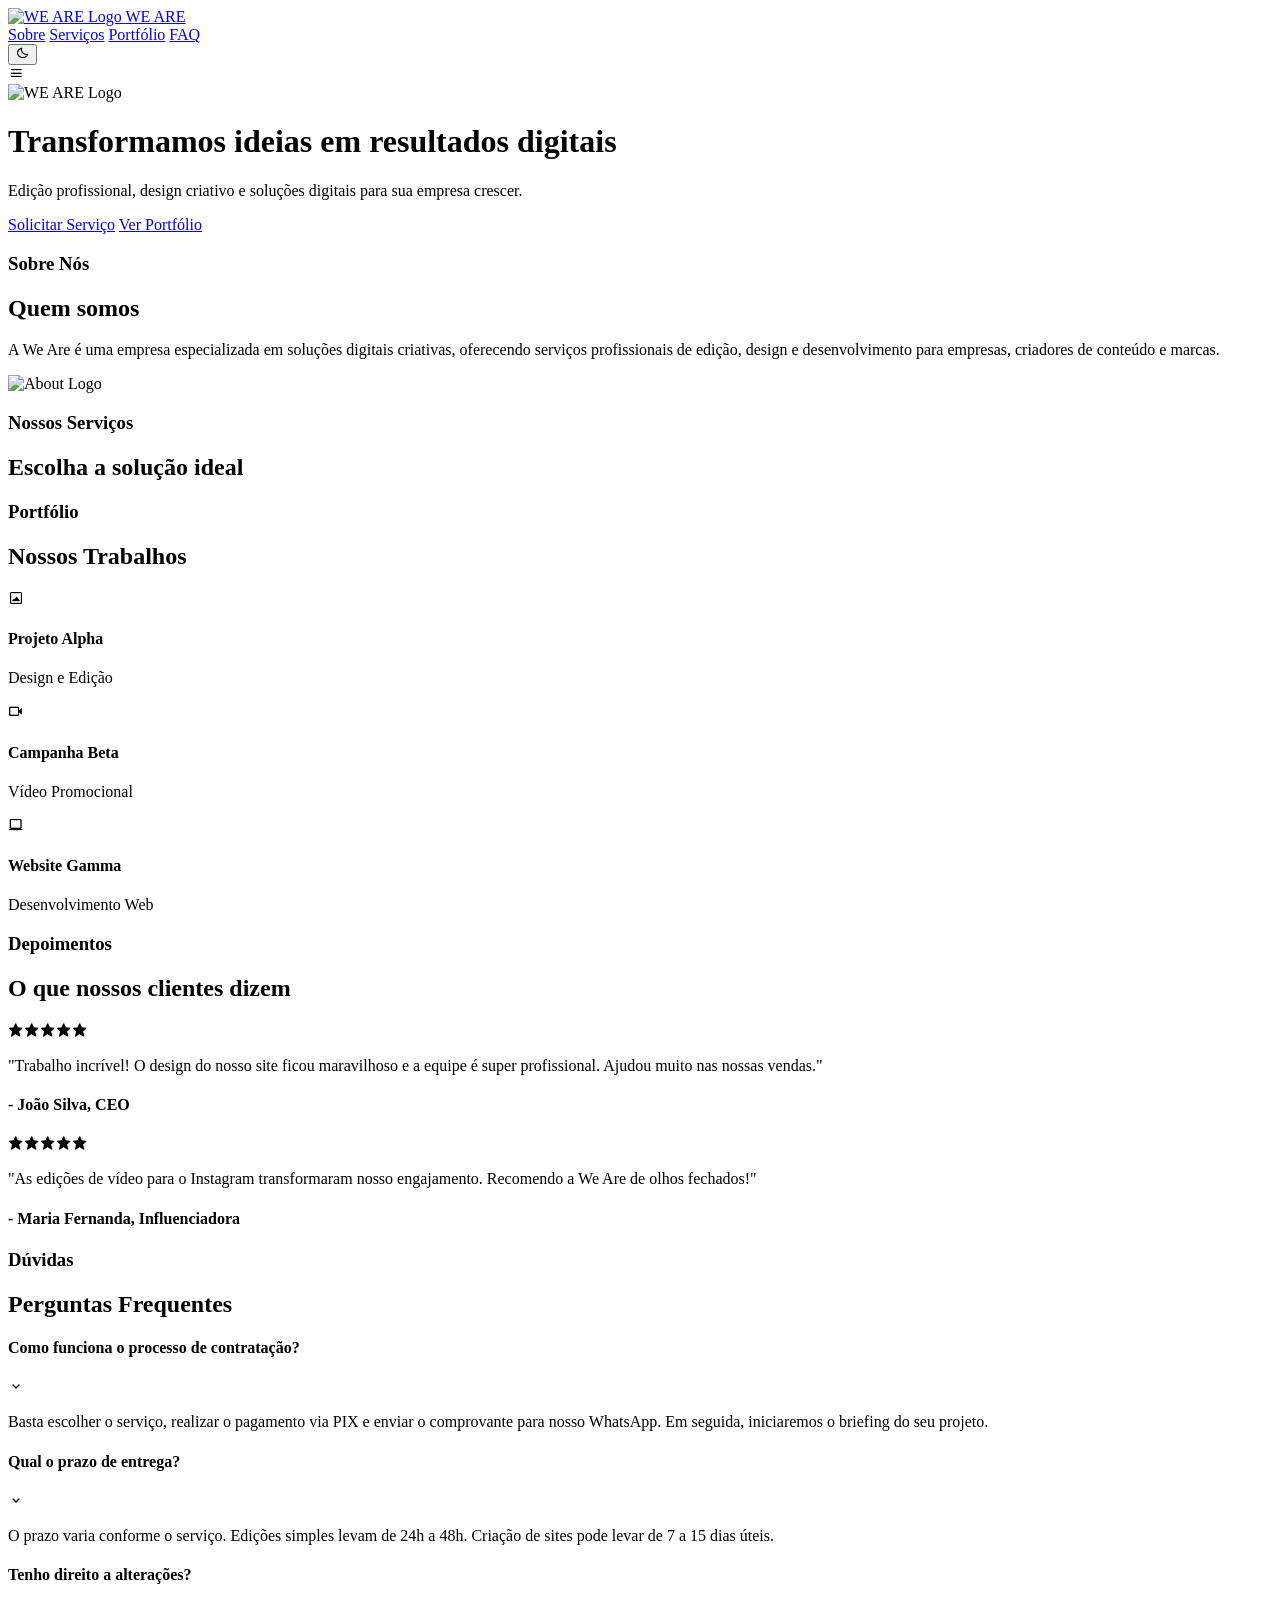
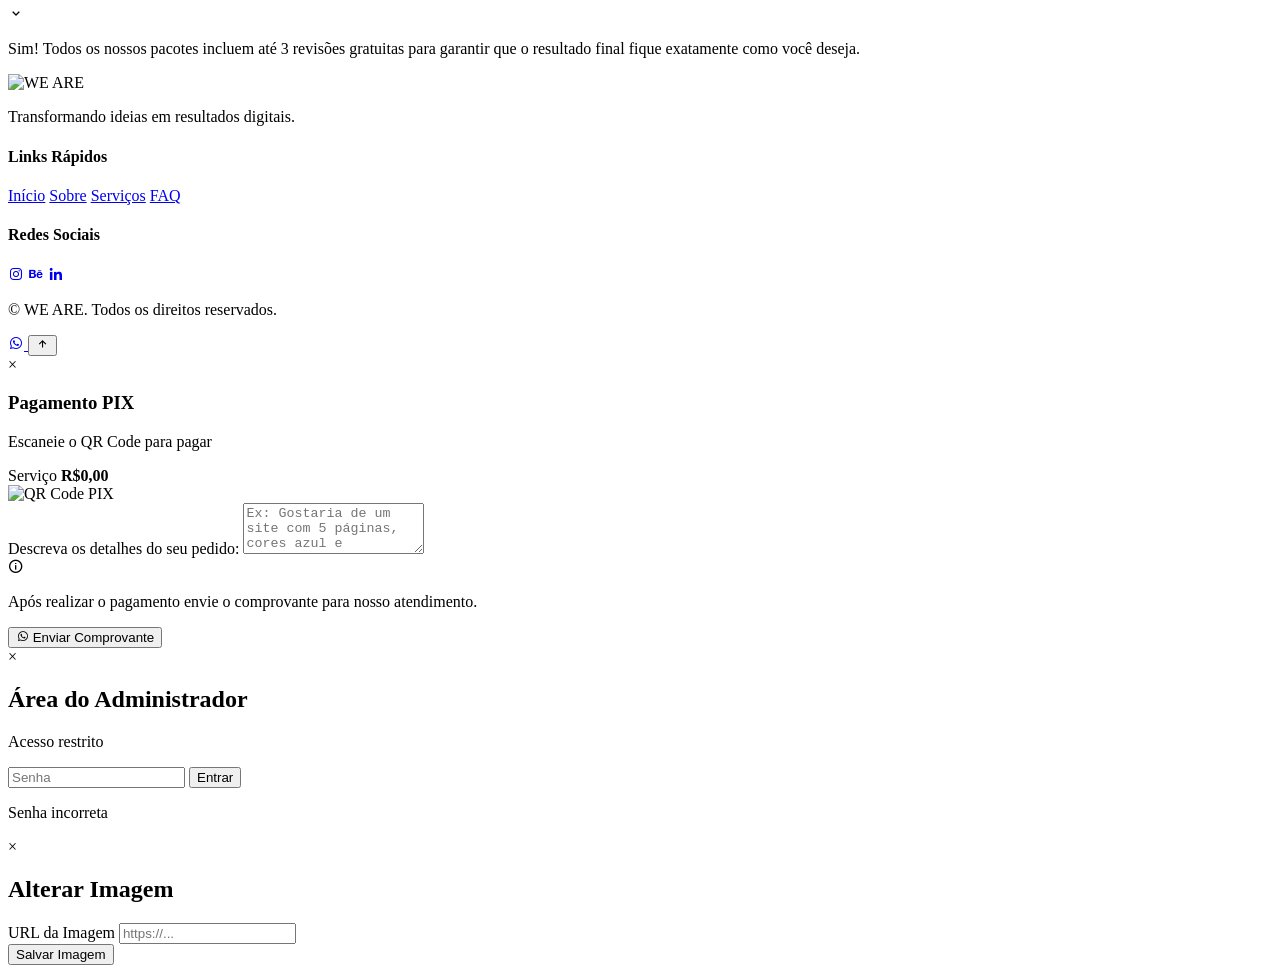
==== index.html @ 34472026 "Rename we-are-agency/index.html to index.html" ====
<!DOCTYPE html>
<html lang="pt-BR">
<head>
    <meta charset="UTF-8">
    <meta name="viewport" content="width=device-width, initial-scale=1.0">
    <title>WE ARE | Agência Digital Criativa</title>
    <meta name="description" content="WE ARE - Transformamos ideias em resultados digitais.">
    <link rel="icon" href="logo.jpg.jpeg" type="image/jpeg">
    
    <!-- Google Fonts -->
    <link rel="preconnect" href="https://fonts.googleapis.com">
    <link rel="preconnect" href="https://fonts.gstatic.com" crossorigin>
    <link href="https://fonts.googleapis.com/css2?family=Outfit:wght@300;400;600;800&family=Inter:wght@400;500;700&display=swap" rel="stylesheet">
    
    <!-- Boxicons -->
    <link href='https://unpkg.com/boxicons@2.1.4/css/boxicons.min.css' rel='stylesheet'>
    
    <link rel="stylesheet" href="styles.css">
</head>
<body class="dark-mode">

    <!-- Navbar -->
    <nav id="navbar" class="navbar">
        <div class="nav-container">
            <a href="#" class="logo">
                <img src="logo.jpg.jpeg" alt="WE ARE Logo" class="logo-img editable-img" id="nav-logo">
                <span class="logo-text editable-text" data-key="site_name">WE ARE</span>
            </a>
            <div class="nav-links">
                <a href="#about">Sobre</a>
                <a href="#services">Serviços</a>
                <a href="#portfolio">Portfólio</a>
                <a href="#faq">FAQ</a>
            </div>
            <div class="nav-actions">
                <button id="theme-toggle" class="icon-btn" aria-label="Alternar Tema"><i class='bx bx-moon'></i></button>
                <div class="menu-toggle"><i class='bx bx-menu'></i></div>
            </div>
        </div>
    </nav>

    <!-- Hero Section -->
    <header id="hero" class="hero-section">
        <div class="hero-bg">
            <div class="blob blob-1"></div>
            <div class="blob blob-2"></div>
        </div>
        <div class="hero-content reveal">
            <img src="logo.jpg.jpeg" alt="WE ARE Logo" class="hero-logo editable-img" id="hero-logo-img">
            <h1 class="hero-title editable-text" data-key="hero_title">Transformamos ideias em resultados digitais</h1>
            <p class="hero-desc editable-text" data-key="hero_desc">Edição profissional, design criativo e soluções digitais para sua empresa crescer.</p>
            <div class="hero-buttons">
                <a href="#services" class="btn btn-primary">Solicitar Serviço</a>
                <a href="#portfolio" class="btn btn-secondary">Ver Portfólio</a>
            </div>
        </div>
    </header>

    <!-- About Section -->
    <section id="about" class="about-section">
        <div class="container">
            <div class="about-grid">
                <div class="about-text reveal">
                    <h3 class="section-tag">Sobre Nós</h3>
                    <h2 class="section-title">Quem somos</h2>
                    <p class="editable-text about-desc" data-key="about_text">A We Are é uma empresa especializada em soluções digitais criativas, oferecendo serviços profissionais de edição, design e desenvolvimento para empresas, criadores de conteúdo e marcas.</p>
                </div>
                <div class="about-visual reveal right">
                    <div class="glass-card">
                        <img src="logo.jpg.jpeg" alt="About Logo" class="about-img editable-img" id="about-logo-img">
                    </div>
                </div>
            </div>
        </div>
    </section>

    <!-- Services Section -->
    <section id="services" class="services-section">
        <div class="container">
            <div class="section-header reveal text-center">
                <h3 class="section-tag">Nossos Serviços</h3>
                <h2 class="section-title">Escolha a solução ideal</h2>
            </div>
            
            <div class="services-grid" id="services-container">
                <!-- Services will be populated by JS -->
            </div>
        </div>
    </section>

    <!-- Portfolio Section -->
    <section id="portfolio" class="portfolio-section">
        <div class="container">
            <div class="section-header reveal text-center">
                <h3 class="section-tag">Portfólio</h3>
                <h2 class="section-title">Nossos Trabalhos</h2>
            </div>
            <div class="portfolio-grid" id="portfolio-container">
                <!-- Portfolio items -->
                <div class="portfolio-item reveal">
                    <div class="portfolio-img bg-placeholder">
                        <i class='bx bx-image-alt'></i>
                    </div>
                    <div class="portfolio-overlay">
                        <h4 class="editable-text" data-key="port_1_title">Projeto Alpha</h4>
                        <p class="editable-text" data-key="port_1_desc">Design e Edição</p>
                    </div>
                </div>
                <div class="portfolio-item reveal delay-1">
                    <div class="portfolio-img bg-placeholder">
                        <i class='bx bx-video'></i>
                    </div>
                    <div class="portfolio-overlay">
                        <h4 class="editable-text" data-key="port_2_title">Campanha Beta</h4>
                        <p class="editable-text" data-key="port_2_desc">Vídeo Promocional</p>
                    </div>
                </div>
                <div class="portfolio-item reveal delay-2">
                    <div class="portfolio-img bg-placeholder">
                        <i class='bx bx-laptop'></i>
                    </div>
                    <div class="portfolio-overlay">
                        <h4 class="editable-text" data-key="port_3_title">Website Gamma</h4>
                        <p class="editable-text" data-key="port_3_desc">Desenvolvimento Web</p>
                    </div>
                </div>
            </div>
        </div>
    </section>

    <!-- Testimonials Section -->
    <section id="testimonials" class="testimonials-section">
        <div class="container">
            <div class="section-header reveal text-center">
                <h3 class="section-tag">Depoimentos</h3>
                <h2 class="section-title">O que nossos clientes dizem</h2>
            </div>
            <div class="testimonial-slider reveal">
                <div class="testimonial-card glass-card">
                    <div class="stars">
                        <i class='bx bxs-star'></i><i class='bx bxs-star'></i><i class='bx bxs-star'></i><i class='bx bxs-star'></i><i class='bx bxs-star'></i>
                    </div>
                    <p class="editable-text" data-key="test_1_text">"Trabalho incrível! O design do nosso site ficou maravilhoso e a equipe é super profissional. Ajudou muito nas nossas vendas."</p>
                    <h4 class="editable-text" data-key="test_1_author">- João Silva, CEO</h4>
                </div>
                <div class="testimonial-card glass-card">
                    <div class="stars">
                        <i class='bx bxs-star'></i><i class='bx bxs-star'></i><i class='bx bxs-star'></i><i class='bx bxs-star'></i><i class='bx bxs-star'></i>
                    </div>
                    <p class="editable-text" data-key="test_2_text">"As edições de vídeo para o Instagram transformaram nosso engajamento. Recomendo a We Are de olhos fechados!"</p>
                    <h4 class="editable-text" data-key="test_2_author">- Maria Fernanda, Influenciadora</h4>
                </div>
            </div>
        </div>
    </section>

    <!-- FAQ Section -->
    <section id="faq" class="faq-section">
        <div class="container">
            <div class="section-header reveal text-center">
                <h3 class="section-tag">Dúvidas</h3>
                <h2 class="section-title">Perguntas Frequentes</h2>
            </div>
            <div class="faq-container reveal">
                <div class="faq-item">
                    <div class="faq-question">
                        <h4>Como funciona o processo de contratação?</h4>
                        <i class='bx bx-chevron-down'></i>
                    </div>
                    <div class="faq-answer">
                        <p>Basta escolher o serviço, realizar o pagamento via PIX e enviar o comprovante para nosso WhatsApp. Em seguida, iniciaremos o briefing do seu projeto.</p>
                    </div>
                </div>
                <div class="faq-item">
                    <div class="faq-question">
                        <h4>Qual o prazo de entrega?</h4>
                        <i class='bx bx-chevron-down'></i>
                    </div>
                    <div class="faq-answer">
                        <p>O prazo varia conforme o serviço. Edições simples levam de 24h a 48h. Criação de sites pode levar de 7 a 15 dias úteis.</p>
                    </div>
                </div>
                <div class="faq-item">
                    <div class="faq-question">
                        <h4>Tenho direito a alterações?</h4>
                        <i class='bx bx-chevron-down'></i>
                    </div>
                    <div class="faq-answer">
                        <p>Sim! Todos os nossos pacotes incluem até 3 revisões gratuitas para garantir que o resultado final fique exatamente como você deseja.</p>
                    </div>
                </div>
            </div>
        </div>
    </section>

    <!-- Footer -->
    <footer class="footer">
        <div class="container">
            <div class="footer-grid">
                <div class="footer-brand">
                    <!-- Secret Admin Trigger is this logo -->
                    <img src="logo.jpg.jpeg" alt="WE ARE" class="footer-logo editable-img" id="footer-logo-btn">
                    <p class="editable-text" data-key="footer_desc">Transformando ideias em resultados digitais.</p>
                </div>
                <div class="footer-links">
                    <h4>Links Rápidos</h4>
                    <a href="#hero">Início</a>
                    <a href="#about">Sobre</a>
                    <a href="#services">Serviços</a>
                    <a href="#faq">FAQ</a>
                </div>
                <div class="footer-social">
                    <h4>Redes Sociais</h4>
                    <div class="social-icons">
                        <a href="#"><i class='bx bxl-instagram'></i></a>
                        <a href="#"><i class='bx bxl-behance'></i></a>
                        <a href="#"><i class='bx bxl-linkedin'></i></a>
                    </div>
                </div>
            </div>
            <div class="footer-bottom">
                <p>&copy; <span id="year"></span> WE ARE. Todos os direitos reservados.</p>
            </div>
        </div>
    </footer>

    <!-- Floating Elements -->
    <a href="#" id="wa-btn" class="floating-wa" aria-label="WhatsApp">
        <i class='bx bxl-whatsapp'></i>
    </a>
    <button id="back-to-top" class="back-to-top" aria-label="Voltar ao topo">
        <i class='bx bx-up-arrow-alt'></i>
    </button>

    <!-- Modals -->

    <!-- Checkout PIX Modal -->
    <div id="checkout-modal" class="modal">
        <div class="modal-content glass-card checkout-card">
            <span class="close-modal">&times;</span>
            <div class="checkout-header">
                <h3>Pagamento PIX</h3>
                <p>Escaneie o QR Code para pagar</p>
            </div>
            <div class="checkout-details">
                <div class="srv-summary">
                    <span id="checkout-srv-name">Serviço</span>
                    <strong id="checkout-srv-price">R$0,00</strong>
                </div>
                <div class="qr-code-container">
                    <img id="pix-qr" src="" alt="QR Code PIX">
                </div>
                <div class="checkout-input-group">
                    <label for="checkout-desc">Descreva os detalhes do seu pedido:</label>
                    <textarea id="checkout-desc" rows="3" class="checkout-textarea" placeholder="Ex: Gostaria de um site com 5 páginas, cores azul e branco..."></textarea>
                </div>
                <div class="checkout-alert">
                    <i class='bx bx-info-circle'></i>
                    <p class="editable-text" data-key="pix_msg">Após realizar o pagamento envie o comprovante para nosso atendimento.</p>
                </div>
                <button id="send-proof-btn" class="btn btn-primary w-100 mt-3">
                    <i class='bx bxl-whatsapp'></i> Enviar Comprovante
                </button>
            </div>
        </div>
    </div>

    <!-- Admin Login Modal -->
    <div id="admin-login-modal" class="modal">
        <div class="modal-content glass-card admin-login">
            <span class="close-modal">&times;</span>
            <h2>Área do Administrador</h2>
            <p>Acesso restrito</p>
            <input type="password" id="admin-pass" placeholder="Senha" class="admin-input">
            <button id="admin-login-btn" class="btn btn-primary w-100 mt-2">Entrar</button>
            <p id="admin-error" class="error-text">Senha incorreta</p>
        </div>
    </div>

    <!-- Admin Floating Dashboard -->
    <div id="admin-panel" class="admin-panel glass-card" style="display: none;">
        <div class="admin-header">
            <h3><i class='bx bx-edit'></i> Modo Administrador</h3>
        </div>
        <div class="admin-body">
            <p class="admin-tip">Você está no modo de edição. Clique nos textos ou ícones de edição para alterar.</p>
            <div class="admin-controls">
                <button id="admin-save-btn" class="btn btn-primary w-100 mb-2">Salvar Alterações</button>
                <button id="admin-reset-btn" class="btn btn-outline w-100 mb-2">Restaurar Padrão</button>
                <button id="admin-logout-btn" class="btn btn-danger w-100">Sair do modo administrador</button>
            </div>
            
            <div class="admin-settings mt-3">
                <h4>Configurações Gerais</h4>
                <div class="form-group">
                    <label>Número WhatsApp (Ex: 5582991424574)</label>
                    <input type="text" id="admin-wa-input" class="admin-input">
                </div>
                <div class="form-group">
                    <label>Chave PIX</label>
                    <input type="text" id="admin-pix-input" class="admin-input">
                </div>
            </div>
        </div>
    </div>

    <!-- Image Edit Modal -->
    <div id="img-edit-modal" class="modal">
        <div class="modal-content glass-card">
            <span class="close-modal">&times;</span>
            <h2>Alterar Imagem</h2>
            <div class="form-group">
                <label>URL da Imagem</label>
                <input type="text" id="img-url-input" class="admin-input" placeholder="https://...">
            </div>
            <button id="save-img-btn" class="btn btn-primary w-100 mt-2">Salvar Imagem</button>
        </div>
    </div>

    <!-- Scripts -->
    <script src="main.js"></script>
</body>
</html>
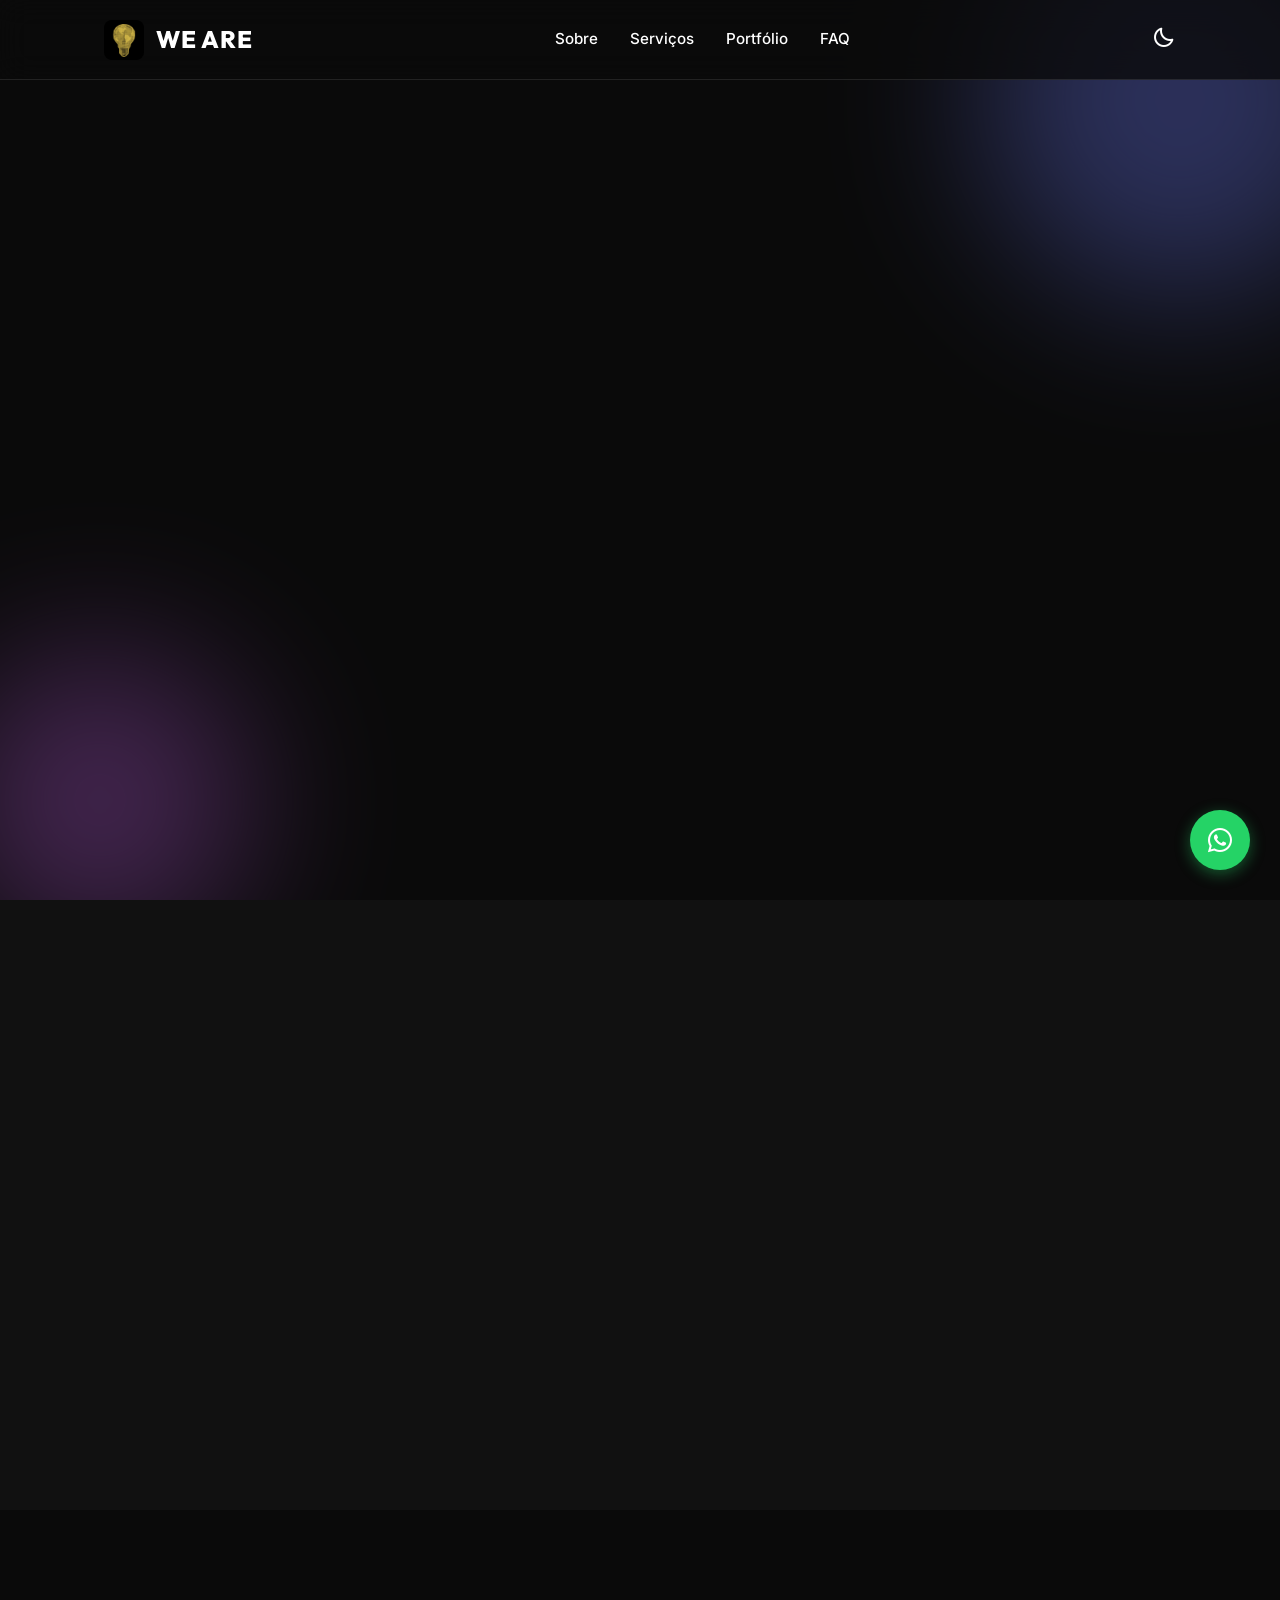
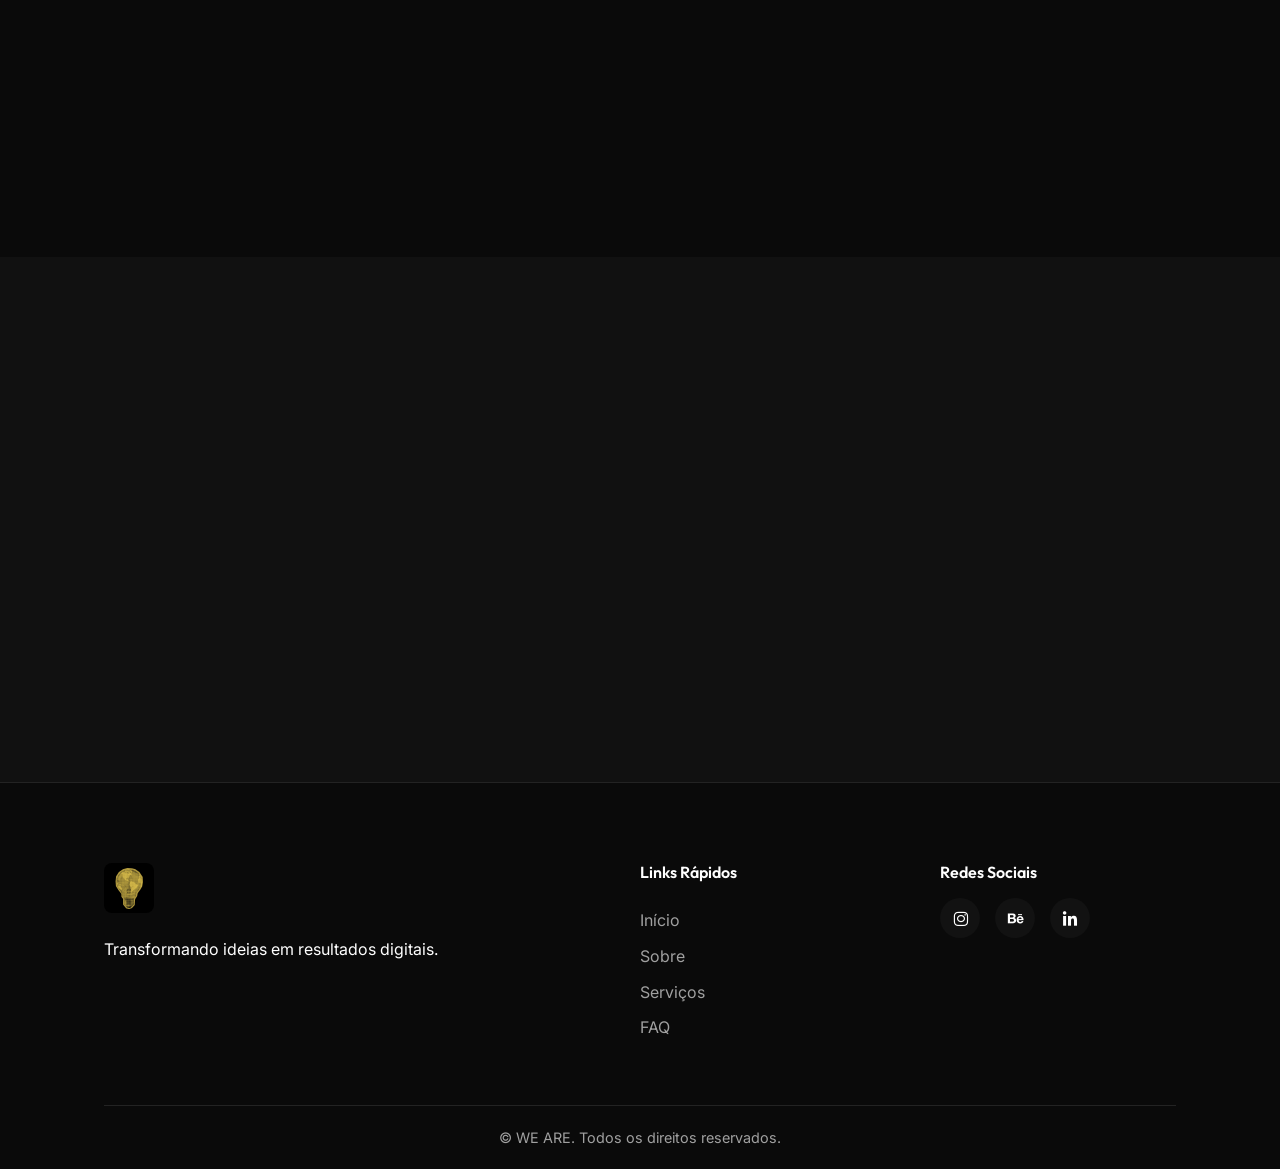
==== commit 7c995f30: "Rename we-are-agency/index.html to index.html" ====
--- a/index.html
+++ b/index.html
@@ -250,6 +250,15 @@
                 <div class="qr-code-container">
                     <img id="pix-qr" src="" alt="QR Code PIX">
                 </div>
+                
+                <div class="checkout-input-group" style="margin-bottom: 1rem;">
+                    <label for="pix-copy-input">Pix Copia e Cola:</label>
+                    <div style="display: flex; gap: 8px;">
+                        <input type="text" id="pix-copy-input" readonly class="admin-input" style="flex: 1; font-size: 0.85rem; padding: 8px 12px;" value="">
+                        <button id="copy-pix-btn" class="btn btn-primary" style="padding: 0 15px; border-radius: 8px;" title="Copiar PIX"><i class='bx bx-copy'></i></button>
+                    </div>
+                </div>
+
                 <div class="checkout-input-group">
                     <label for="checkout-desc">Descreva os detalhes do seu pedido:</label>
                     <textarea id="checkout-desc" rows="3" class="checkout-textarea" placeholder="Ex: Gostaria de um site com 5 páginas, cores azul e branco..."></textarea>
--- a/styles.css
+++ b/styles.css
@@ -0,0 +1,1024 @@
+:root {
+    /* Color Palette - Premium Dark Theme Default */
+    --bg-primary: #0a0a0a;
+    --bg-secondary: #111111;
+    --bg-card: rgba(255, 255, 255, 0.03);
+    --bg-card-hover: rgba(255, 255, 255, 0.06);
+    --text-primary: #ffffff;
+    --text-secondary: #a0a0a0;
+    --accent: #5e6ad2;
+    --accent-hover: #7b86e5;
+    --accent-gradient: linear-gradient(135deg, #5e6ad2, #9d50bb);
+    --border: rgba(255, 255, 255, 0.1);
+    --success: #2ecca5;
+    --danger: #ff4757;
+    
+    /* Fonts */
+    --font-heading: 'Outfit', sans-serif;
+    --font-body: 'Inter', sans-serif;
+    
+    /* Layout */
+    --nav-height: 80px;
+    --container-w: 1200px;
+    --radius: 16px;
+    --transition: all 0.3s cubic-bezier(0.25, 0.8, 0.25, 1);
+}
+
+.light-mode {
+    --bg-primary: #f8f9fa;
+    --bg-secondary: #ffffff;
+    --bg-card: rgba(0, 0, 0, 0.03);
+    --bg-card-hover: rgba(0, 0, 0, 0.06);
+    --text-primary: #111111;
+    --text-secondary: #555555;
+    --border: rgba(0, 0, 0, 0.1);
+}
+
+* {
+    margin: 0;
+    padding: 0;
+    box-sizing: border-box;
+}
+
+html {
+    scroll-behavior: smooth;
+    scroll-padding-top: var(--nav-height);
+}
+
+body {
+    font-family: var(--font-body);
+    background-color: var(--bg-primary);
+    color: var(--text-primary);
+    line-height: 1.6;
+    overflow-x: hidden;
+    transition: background-color 0.4s ease, color 0.4s ease;
+}
+
+h1, h2, h3, h4, h5, h6 {
+    font-family: var(--font-heading);
+    font-weight: 600;
+    line-height: 1.2;
+}
+
+a {
+    text-decoration: none;
+    color: inherit;
+}
+
+ul {
+    list-style: none;
+}
+
+/* Utilities */
+.container {
+    max-width: var(--container-w);
+    margin: 0 auto;
+    padding: 0 5%;
+}
+
+.text-center { text-align: center; }
+.mt-2 { margin-top: 1rem; }
+.mt-3 { margin-top: 1.5rem; }
+.mb-2 { margin-bottom: 1rem; }
+.w-100 { width: 100%; }
+
+/* Buttons */
+.btn {
+    display: inline-flex;
+    align-items: center;
+    justify-content: center;
+    padding: 12px 28px;
+    border-radius: 30px;
+    font-family: var(--font-heading);
+    font-weight: 600;
+    font-size: 1rem;
+    cursor: pointer;
+    transition: var(--transition);
+    border: none;
+    gap: 8px;
+}
+
+.btn-primary {
+    background: var(--accent-gradient);
+    color: #fff;
+    box-shadow: 0 4px 15px rgba(94, 106, 210, 0.3);
+}
+
+.btn-primary:hover {
+    transform: translateY(-2px);
+    box-shadow: 0 8px 25px rgba(94, 106, 210, 0.5);
+}
+
+.btn-secondary {
+    background: var(--bg-card);
+    color: var(--text-primary);
+    border: 1px solid var(--border);
+}
+
+.btn-secondary:hover {
+    background: var(--bg-card-hover);
+    transform: translateY(-2px);
+}
+
+.btn-outline {
+    background: transparent;
+    color: var(--text-primary);
+    border: 1px solid var(--border);
+}
+
+.btn-outline:hover {
+    background: var(--text-primary);
+    color: var(--bg-primary);
+}
+
+.btn-danger {
+    background: rgba(255, 71, 87, 0.1);
+    color: var(--danger);
+    border: 1px solid var(--danger);
+}
+
+.btn-danger:hover {
+    background: var(--danger);
+    color: #fff;
+}
+
+.icon-btn {
+    background: none;
+    border: none;
+    color: var(--text-primary);
+    font-size: 1.5rem;
+    cursor: pointer;
+    transition: var(--transition);
+}
+
+.icon-btn:hover {
+    color: var(--accent);
+}
+
+/* Glassmorphism */
+.glass-card {
+    background: var(--bg-card);
+    backdrop-filter: blur(12px);
+    -webkit-backdrop-filter: blur(12px);
+    border: 1px solid var(--border);
+    border-radius: var(--radius);
+}
+
+/* Typography elements */
+.section-tag {
+    color: var(--accent);
+    text-transform: uppercase;
+    font-size: 0.85rem;
+    letter-spacing: 2px;
+    margin-bottom: 10px;
+    display: block;
+}
+
+.section-title {
+    font-size: 2.5rem;
+    margin-bottom: 2rem;
+    background: linear-gradient(to right, var(--text-primary), var(--text-secondary));
+    -webkit-background-clip: text;
+    -webkit-text-fill-color: transparent;
+}
+
+/* Navbar */
+.navbar {
+    position: fixed;
+    top: 0;
+    left: 0;
+    width: 100%;
+    height: var(--nav-height);
+    background: rgba(10, 10, 10, 0.8);
+    backdrop-filter: blur(15px);
+    border-bottom: 1px solid var(--border);
+    z-index: 1000;
+    transition: var(--transition);
+}
+
+.light-mode .navbar {
+    background: rgba(248, 249, 250, 0.8);
+}
+
+.nav-container {
+    max-width: var(--container-w);
+    margin: 0 auto;
+    padding: 0 5%;
+    height: 100%;
+    display: flex;
+    justify-content: space-between;
+    align-items: center;
+}
+
+.logo {
+    display: flex;
+    align-items: center;
+    gap: 12px;
+}
+
+.logo-img {
+    height: 40px;
+    width: 40px;
+    object-fit: cover;
+    border-radius: 8px;
+}
+
+.logo-text {
+    font-family: var(--font-heading);
+    font-size: 1.5rem;
+    font-weight: 800;
+    letter-spacing: 1px;
+}
+
+.nav-links {
+    display: flex;
+    gap: 2rem;
+}
+
+.nav-links a {
+    font-size: 0.95rem;
+    font-weight: 500;
+    transition: var(--transition);
+    position: relative;
+}
+
+.nav-links a::after {
+    content: '';
+    position: absolute;
+    bottom: -5px;
+    left: 0;
+    width: 0;
+    height: 2px;
+    background: var(--accent);
+    transition: var(--transition);
+}
+
+.nav-links a:hover::after {
+    width: 100%;
+}
+
+.nav-actions {
+    display: flex;
+    align-items: center;
+    gap: 1rem;
+}
+
+.menu-toggle {
+    display: none;
+    font-size: 1.8rem;
+    cursor: pointer;
+}
+
+/* Hero Section */
+.hero-section {
+    min-height: 100vh;
+    display: flex;
+    align-items: center;
+    justify-content: center;
+    position: relative;
+    padding-top: var(--nav-height);
+    overflow: hidden;
+}
+
+.hero-bg {
+    position: absolute;
+    top: 0;
+    left: 0;
+    width: 100%;
+    height: 100%;
+    z-index: -1;
+    overflow: hidden;
+}
+
+.blob {
+    position: absolute;
+    filter: blur(80px);
+    opacity: 0.4;
+    border-radius: 50%;
+    animation: float 10s infinite alternate ease-in-out;
+}
+
+.blob-1 {
+    width: 400px;
+    height: 400px;
+    background: #5e6ad2;
+    top: -100px;
+    right: -100px;
+}
+
+.blob-2 {
+    width: 300px;
+    height: 300px;
+    background: #9d50bb;
+    bottom: -50px;
+    left: -50px;
+    animation-delay: -5s;
+}
+
+.hero-content {
+    text-align: center;
+    max-width: 800px;
+    padding: 0 5%;
+    z-index: 1;
+}
+
+.hero-logo {
+    width: 80px;
+    height: 80px;
+    border-radius: 20px;
+    margin-bottom: 1.5rem;
+    box-shadow: 0 10px 30px rgba(0,0,0,0.2);
+}
+
+.hero-title {
+    font-size: clamp(2.5rem, 5vw, 4.5rem);
+    margin-bottom: 1.5rem;
+    background: linear-gradient(to right, #fff, #a0a0a0);
+    -webkit-background-clip: text;
+    -webkit-text-fill-color: transparent;
+    line-height: 1.1;
+}
+
+.light-mode .hero-title {
+    background: linear-gradient(to right, #111, #555);
+    -webkit-background-clip: text;
+    -webkit-text-fill-color: transparent;
+}
+
+.hero-desc {
+    font-size: 1.1rem;
+    color: var(--text-secondary);
+    margin-bottom: 2.5rem;
+    max-width: 600px;
+    margin-left: auto;
+    margin-right: auto;
+}
+
+.hero-buttons {
+    display: flex;
+    justify-content: center;
+    gap: 1rem;
+}
+
+/* About Section */
+.about-section {
+    padding: 100px 0;
+    background: var(--bg-secondary);
+}
+
+.about-grid {
+    display: grid;
+    grid-template-columns: 1fr 1fr;
+    gap: 4rem;
+    align-items: center;
+}
+
+.about-desc {
+    font-size: 1.1rem;
+    color: var(--text-secondary);
+    margin-bottom: 2rem;
+}
+
+.about-img {
+    width: 100%;
+    height: 400px;
+    object-fit: cover;
+    border-radius: var(--radius);
+}
+
+/* Services */
+.services-section {
+    padding: 100px 0;
+}
+
+.services-grid {
+    display: grid;
+    grid-template-columns: repeat(auto-fill, minmax(300px, 1fr));
+    gap: 2rem;
+    margin-top: 3rem;
+}
+
+.service-card {
+    padding: 2rem;
+    border-radius: var(--radius);
+    background: var(--bg-card);
+    border: 1px solid var(--border);
+    transition: var(--transition);
+    position: relative;
+    overflow: hidden;
+    display: flex;
+    flex-direction: column;
+}
+
+.service-card::before {
+    content: '';
+    position: absolute;
+    top: 0;
+    left: 0;
+    width: 100%;
+    height: 4px;
+    background: var(--accent-gradient);
+    transform: scaleX(0);
+    transform-origin: left;
+    transition: transform 0.4s ease;
+}
+
+.service-card:hover {
+    transform: translateY(-5px);
+    box-shadow: 0 10px 30px rgba(0,0,0,0.1);
+    background: var(--bg-card-hover);
+}
+
+.service-card:hover::before {
+    transform: scaleX(1);
+}
+
+.service-price {
+    font-family: var(--font-heading);
+    font-size: 2rem;
+    font-weight: 800;
+    color: var(--accent);
+    margin-bottom: 1rem;
+}
+
+.service-title {
+    font-size: 1.3rem;
+    margin-bottom: 1rem;
+}
+
+.service-desc {
+    color: var(--text-secondary);
+    font-size: 0.95rem;
+    margin-bottom: 2rem;
+    flex-grow: 1;
+}
+
+/* Portfolio */
+.portfolio-section {
+    padding: 100px 0;
+    background: var(--bg-secondary);
+}
+
+.portfolio-grid {
+    display: grid;
+    grid-template-columns: repeat(auto-fill, minmax(350px, 1fr));
+    gap: 2rem;
+    margin-top: 3rem;
+}
+
+.portfolio-item {
+    position: relative;
+    border-radius: var(--radius);
+    overflow: hidden;
+    aspect-ratio: 4/3;
+    cursor: pointer;
+}
+
+.portfolio-img {
+    width: 100%;
+    height: 100%;
+    background: #1a1a1a;
+    display: flex;
+    align-items: center;
+    justify-content: center;
+    font-size: 4rem;
+    color: #333;
+    transition: transform 0.5s ease;
+}
+
+.light-mode .portfolio-img {
+    background: #e0e0e0;
+    color: #bbb;
+}
+
+.portfolio-item:hover .portfolio-img {
+    transform: scale(1.05);
+}
+
+.portfolio-overlay {
+    position: absolute;
+    inset: 0;
+    background: linear-gradient(to top, rgba(0,0,0,0.9), transparent);
+    padding: 2rem;
+    display: flex;
+    flex-direction: column;
+    justify-content: flex-end;
+    opacity: 0;
+    transition: var(--transition);
+}
+
+.portfolio-item:hover .portfolio-overlay {
+    opacity: 1;
+}
+
+.portfolio-overlay h4 {
+    color: #fff;
+    font-size: 1.2rem;
+    margin-bottom: 5px;
+    transform: translateY(20px);
+    transition: transform 0.4s ease;
+}
+
+.portfolio-overlay p {
+    color: var(--accent);
+    font-size: 0.9rem;
+    transform: translateY(20px);
+    transition: transform 0.4s ease 0.1s;
+}
+
+.portfolio-item:hover .portfolio-overlay h4,
+.portfolio-item:hover .portfolio-overlay p {
+    transform: translateY(0);
+}
+
+/* Testimonials */
+.testimonials-section {
+    padding: 100px 0;
+}
+
+.testimonial-slider {
+    display: flex;
+    gap: 2rem;
+    overflow-x: auto;
+    padding-bottom: 2rem;
+    scrollbar-width: none; /* Firefox */
+}
+
+.testimonial-slider::-webkit-scrollbar {
+    display: none; /* Chrome */
+}
+
+.testimonial-card {
+    min-width: 350px;
+    padding: 2rem;
+    flex-shrink: 0;
+}
+
+.stars {
+    color: #f1c40f;
+    margin-bottom: 1rem;
+}
+
+/* FAQ */
+.faq-section {
+    padding: 100px 0;
+    background: var(--bg-secondary);
+}
+
+.faq-container {
+    max-width: 800px;
+    margin: 0 auto;
+}
+
+.faq-item {
+    border-bottom: 1px solid var(--border);
+    padding: 1.5rem 0;
+}
+
+.faq-question {
+    display: flex;
+    justify-content: space-between;
+    align-items: center;
+    cursor: pointer;
+}
+
+.faq-question h4 {
+    font-size: 1.1rem;
+    font-weight: 500;
+}
+
+.faq-question i {
+    font-size: 1.5rem;
+    transition: transform 0.3s ease;
+}
+
+.faq-item.active .faq-question i {
+    transform: rotate(180deg);
+}
+
+.faq-answer {
+    max-height: 0;
+    overflow: hidden;
+    transition: max-height 0.4s ease;
+}
+
+.faq-answer p {
+    padding-top: 1rem;
+    color: var(--text-secondary);
+}
+
+/* Footer */
+.footer {
+    background: var(--bg-primary);
+    padding: 80px 0 20px;
+    border-top: 1px solid var(--border);
+}
+
+.footer-grid {
+    display: grid;
+    grid-template-columns: 2fr 1fr 1fr;
+    gap: 4rem;
+    margin-bottom: 4rem;
+}
+
+.footer-logo {
+    height: 50px;
+    border-radius: 8px;
+    margin-bottom: 1rem;
+    cursor: pointer; /* For secret admin */
+}
+
+.footer-links {
+    display: flex;
+    flex-direction: column;
+    gap: 10px;
+}
+
+.footer-links h4, .footer-social h4 {
+    margin-bottom: 1rem;
+    font-family: var(--font-heading);
+}
+
+.footer-links a {
+    color: var(--text-secondary);
+    transition: var(--transition);
+}
+
+.footer-links a:hover {
+    color: var(--accent);
+}
+
+.social-icons {
+    display: flex;
+    gap: 15px;
+}
+
+.social-icons a {
+    display: flex;
+    align-items: center;
+    justify-content: center;
+    width: 40px;
+    height: 40px;
+    border-radius: 50%;
+    background: var(--bg-card);
+    transition: var(--transition);
+    font-size: 1.2rem;
+}
+
+.social-icons a:hover {
+    background: var(--accent);
+    color: #fff;
+    transform: translateY(-3px);
+}
+
+.footer-bottom {
+    text-align: center;
+    padding-top: 20px;
+    border-top: 1px solid var(--border);
+    color: var(--text-secondary);
+    font-size: 0.9rem;
+}
+
+/* Floating Elements */
+.floating-wa {
+    position: fixed;
+    bottom: 30px;
+    right: 30px;
+    width: 60px;
+    height: 60px;
+    background: #25D366;
+    color: #fff;
+    border-radius: 50%;
+    display: flex;
+    align-items: center;
+    justify-content: center;
+    font-size: 2rem;
+    box-shadow: 0 4px 15px rgba(37, 211, 102, 0.4);
+    z-index: 99;
+    transition: var(--transition);
+    animation: pulse 2s infinite;
+}
+
+.floating-wa:hover {
+    transform: scale(1.1);
+}
+
+.back-to-top {
+    position: fixed;
+    bottom: 30px;
+    right: 100px;
+    width: 50px;
+    height: 50px;
+    background: var(--bg-card);
+    border: 1px solid var(--border);
+    color: var(--text-primary);
+    border-radius: 50%;
+    display: flex;
+    align-items: center;
+    justify-content: center;
+    font-size: 1.5rem;
+    cursor: pointer;
+    z-index: 99;
+    opacity: 0;
+    pointer-events: none;
+    transition: var(--transition);
+}
+
+.back-to-top.visible {
+    opacity: 1;
+    pointer-events: all;
+}
+
+.back-to-top:hover {
+    background: var(--accent);
+    color: #fff;
+    border-color: var(--accent);
+}
+
+/* Modals */
+.modal {
+    position: fixed;
+    inset: 0;
+    background: rgba(0,0,0,0.8);
+    backdrop-filter: blur(5px);
+    z-index: 2000;
+    display: flex;
+    align-items: center;
+    justify-content: center;
+    opacity: 0;
+    pointer-events: none;
+    transition: opacity 0.3s ease;
+}
+
+.modal.active {
+    opacity: 1;
+    pointer-events: all;
+}
+
+.modal-content {
+    width: 90%;
+    max-width: 450px;
+    padding: 2.5rem;
+    position: relative;
+    transform: translateY(20px);
+    transition: transform 0.3s ease;
+}
+
+.modal.active .modal-content {
+    transform: translateY(0);
+}
+
+.close-modal {
+    position: absolute;
+    top: 15px;
+    right: 20px;
+    font-size: 1.5rem;
+    cursor: pointer;
+    color: var(--text-secondary);
+    transition: color 0.3s ease;
+}
+
+.close-modal:hover {
+    color: var(--danger);
+}
+
+/* Checkout Specific */
+.checkout-header {
+    text-align: center;
+    margin-bottom: 1.5rem;
+}
+
+.checkout-details .srv-summary {
+    display: flex;
+    justify-content: space-between;
+    padding: 15px;
+    background: rgba(0,0,0,0.2);
+    border-radius: 8px;
+    margin-bottom: 1.5rem;
+    font-size: 1.1rem;
+}
+
+.light-mode .checkout-details .srv-summary {
+    background: rgba(0,0,0,0.05);
+}
+
+.qr-code-container {
+    background: #fff;
+    padding: 15px;
+    border-radius: 12px;
+    width: 200px;
+    height: 200px;
+    margin: 0 auto 1.5rem;
+    display: flex;
+    align-items: center;
+    justify-content: center;
+}
+
+.qr-code-container img {
+    max-width: 100%;
+    max-height: 100%;
+}
+
+.checkout-input-group {
+    display: flex;
+    flex-direction: column;
+    margin-bottom: 1.5rem;
+    text-align: left;
+}
+
+.checkout-input-group label {
+    font-size: 0.9rem;
+    color: var(--text-secondary);
+    margin-bottom: 8px;
+}
+
+.checkout-textarea {
+    width: 100%;
+    padding: 12px;
+    border-radius: 8px;
+    border: 1px solid var(--border);
+    background: rgba(0,0,0,0.2);
+    color: var(--text-primary);
+    font-family: var(--font-body);
+    resize: vertical;
+    min-height: 80px;
+}
+
+.light-mode .checkout-textarea {
+    background: rgba(255,255,255,0.5);
+}
+
+.checkout-textarea:focus {
+    outline: none;
+    border-color: var(--accent);
+}
+
+.checkout-alert {
+    display: flex;
+    gap: 10px;
+    padding: 15px;
+    background: rgba(46, 204, 165, 0.1);
+    border-left: 3px solid var(--success);
+    border-radius: 4px;
+    margin-top: 1.5rem;
+    font-size: 0.9rem;
+}
+
+.checkout-alert i {
+    color: var(--success);
+    font-size: 1.2rem;
+}
+
+/* Admin Dashboard */
+.admin-panel {
+    position: fixed;
+    bottom: 20px;
+    left: 20px;
+    width: 320px;
+    z-index: 1500;
+    padding: 1.5rem;
+    border: 2px solid var(--accent);
+    box-shadow: 0 10px 40px rgba(0,0,0,0.5);
+}
+
+.admin-header {
+    display: flex;
+    align-items: center;
+    margin-bottom: 1rem;
+    color: var(--accent);
+}
+
+.admin-tip {
+    font-size: 0.85rem;
+    color: var(--text-secondary);
+    margin-bottom: 1.5rem;
+}
+
+.form-group {
+    margin-bottom: 1rem;
+}
+
+.form-group label {
+    display: block;
+    font-size: 0.85rem;
+    margin-bottom: 5px;
+    color: var(--text-secondary);
+}
+
+.admin-input {
+    width: 100%;
+    padding: 10px 15px;
+    border-radius: 8px;
+    border: 1px solid var(--border);
+    background: rgba(0,0,0,0.2);
+    color: var(--text-primary);
+    font-family: var(--font-body);
+}
+
+.light-mode .admin-input {
+    background: rgba(255,255,255,0.5);
+}
+
+.admin-input:focus {
+    outline: none;
+    border-color: var(--accent);
+}
+
+.error-text {
+    color: var(--danger);
+    font-size: 0.85rem;
+    margin-top: 5px;
+    display: none;
+}
+
+/* Editable Elements Indication */
+body.admin-mode .editable-text {
+    border: 1px dashed rgba(94, 106, 210, 0.5);
+    cursor: text;
+    border-radius: 4px;
+    transition: all 0.2s;
+    position: relative;
+}
+
+body.admin-mode .editable-text:hover {
+    background: rgba(94, 106, 210, 0.1);
+    border-color: var(--accent);
+}
+
+body.admin-mode .editable-img {
+    border: 2px dashed rgba(94, 106, 210, 0.5);
+    cursor: pointer;
+    transition: all 0.2s;
+}
+
+body.admin-mode .editable-img:hover {
+    filter: brightness(0.8);
+    border-color: var(--accent);
+}
+
+/* Animations */
+@keyframes float {
+    0% { transform: translate(0, 0) scale(1); }
+    100% { transform: translate(20px, 20px) scale(1.05); }
+}
+
+@keyframes pulse {
+    0% { box-shadow: 0 0 0 0 rgba(37, 211, 102, 0.7); }
+    70% { box-shadow: 0 0 0 15px rgba(37, 211, 102, 0); }
+    100% { box-shadow: 0 0 0 0 rgba(37, 211, 102, 0); }
+}
+
+.reveal {
+    opacity: 0;
+    transform: translateY(30px);
+    transition: all 0.8s cubic-bezier(0.5, 0, 0, 1);
+}
+
+.reveal.active {
+    opacity: 1;
+    transform: translateY(0);
+}
+
+.reveal.right {
+    transform: translateX(30px);
+}
+
+.reveal.right.active {
+    transform: translateX(0);
+}
+
+.delay-1 { transition-delay: 0.1s; }
+.delay-2 { transition-delay: 0.2s; }
+.delay-3 { transition-delay: 0.3s; }
+
+/* Responsive */
+@media (max-width: 992px) {
+    .about-grid, .footer-grid {
+        grid-template-columns: 1fr;
+    }
+    
+    .hero-title {
+        font-size: 3rem;
+    }
+}
+
+@media (max-width: 768px) {
+    .nav-links {
+        display: none; /* Add mobile menu logic if needed */
+    }
+    .menu-toggle {
+        display: block;
+    }
+    
+    .hero-buttons {
+        flex-direction: column;
+    }
+    
+    .services-grid {
+        grid-template-columns: 1fr;
+    }
+    
+    .portfolio-grid {
+        grid-template-columns: 1fr;
+    }
+}
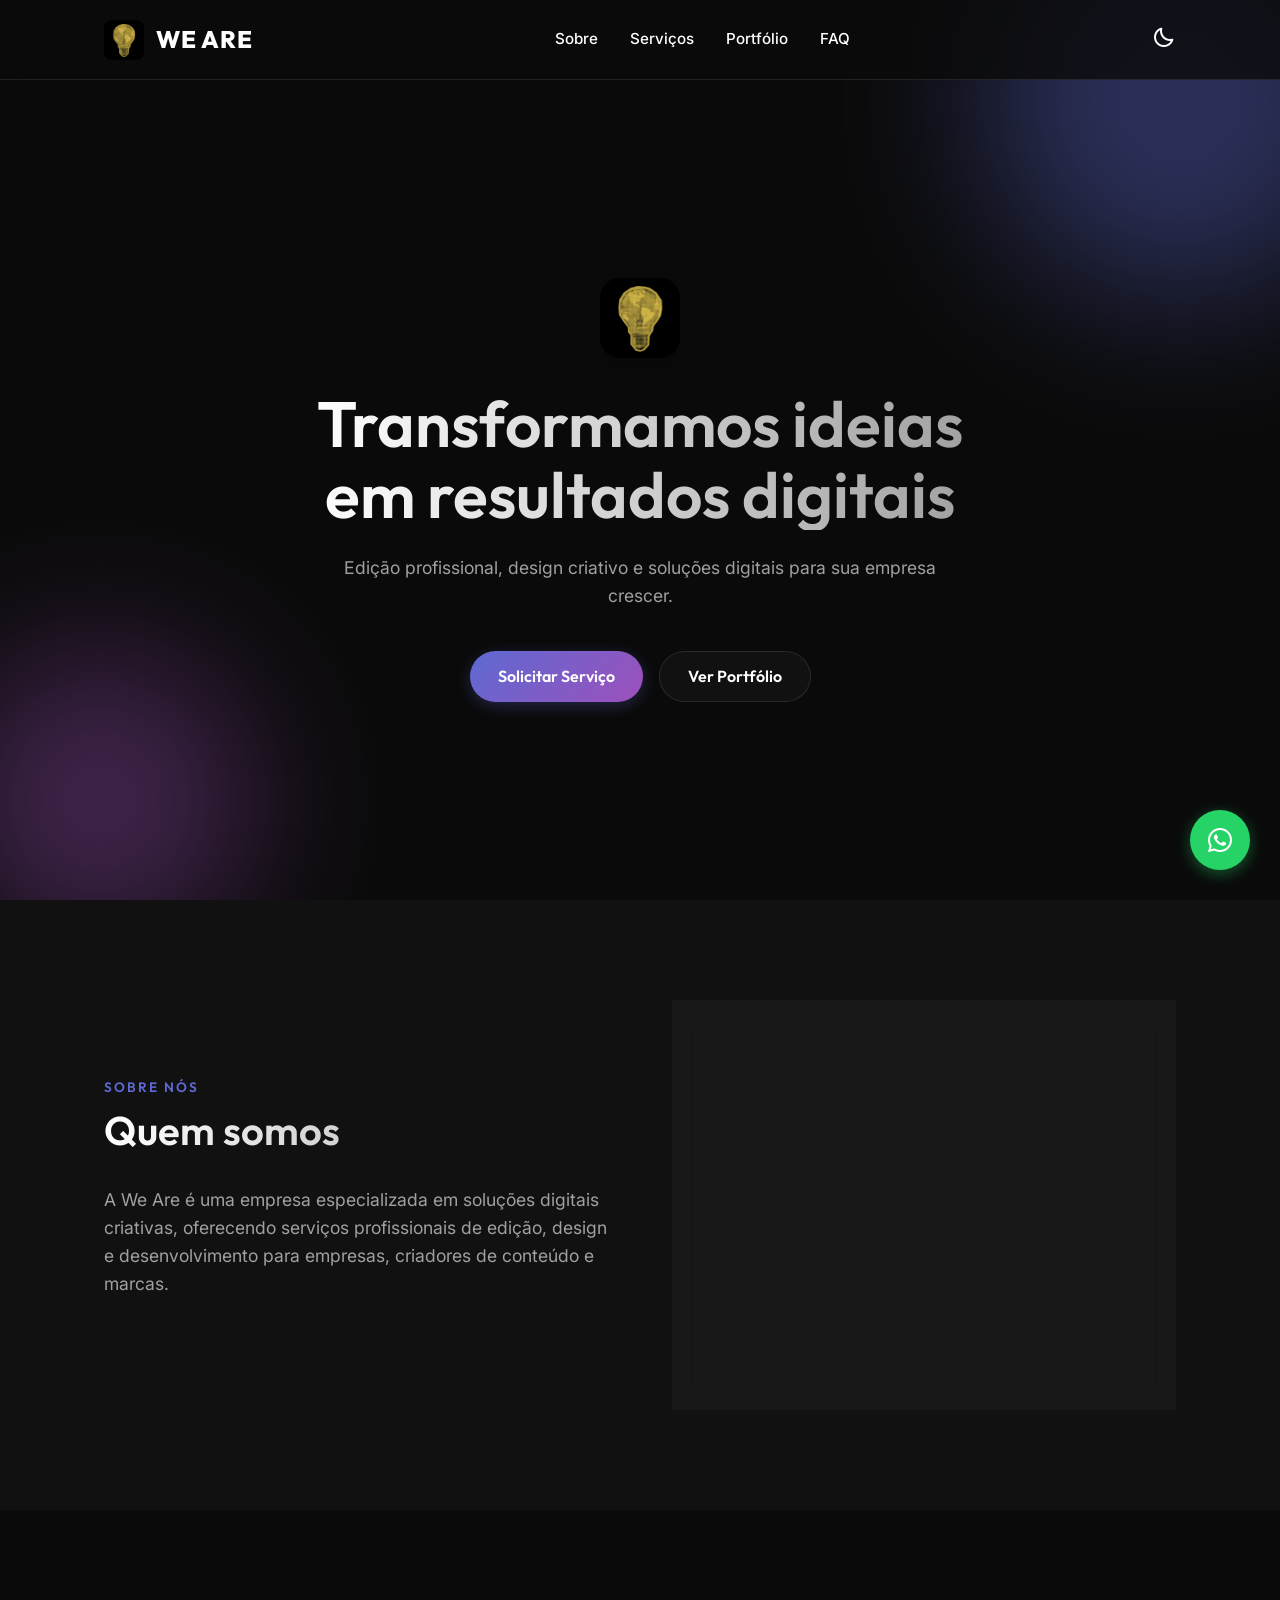
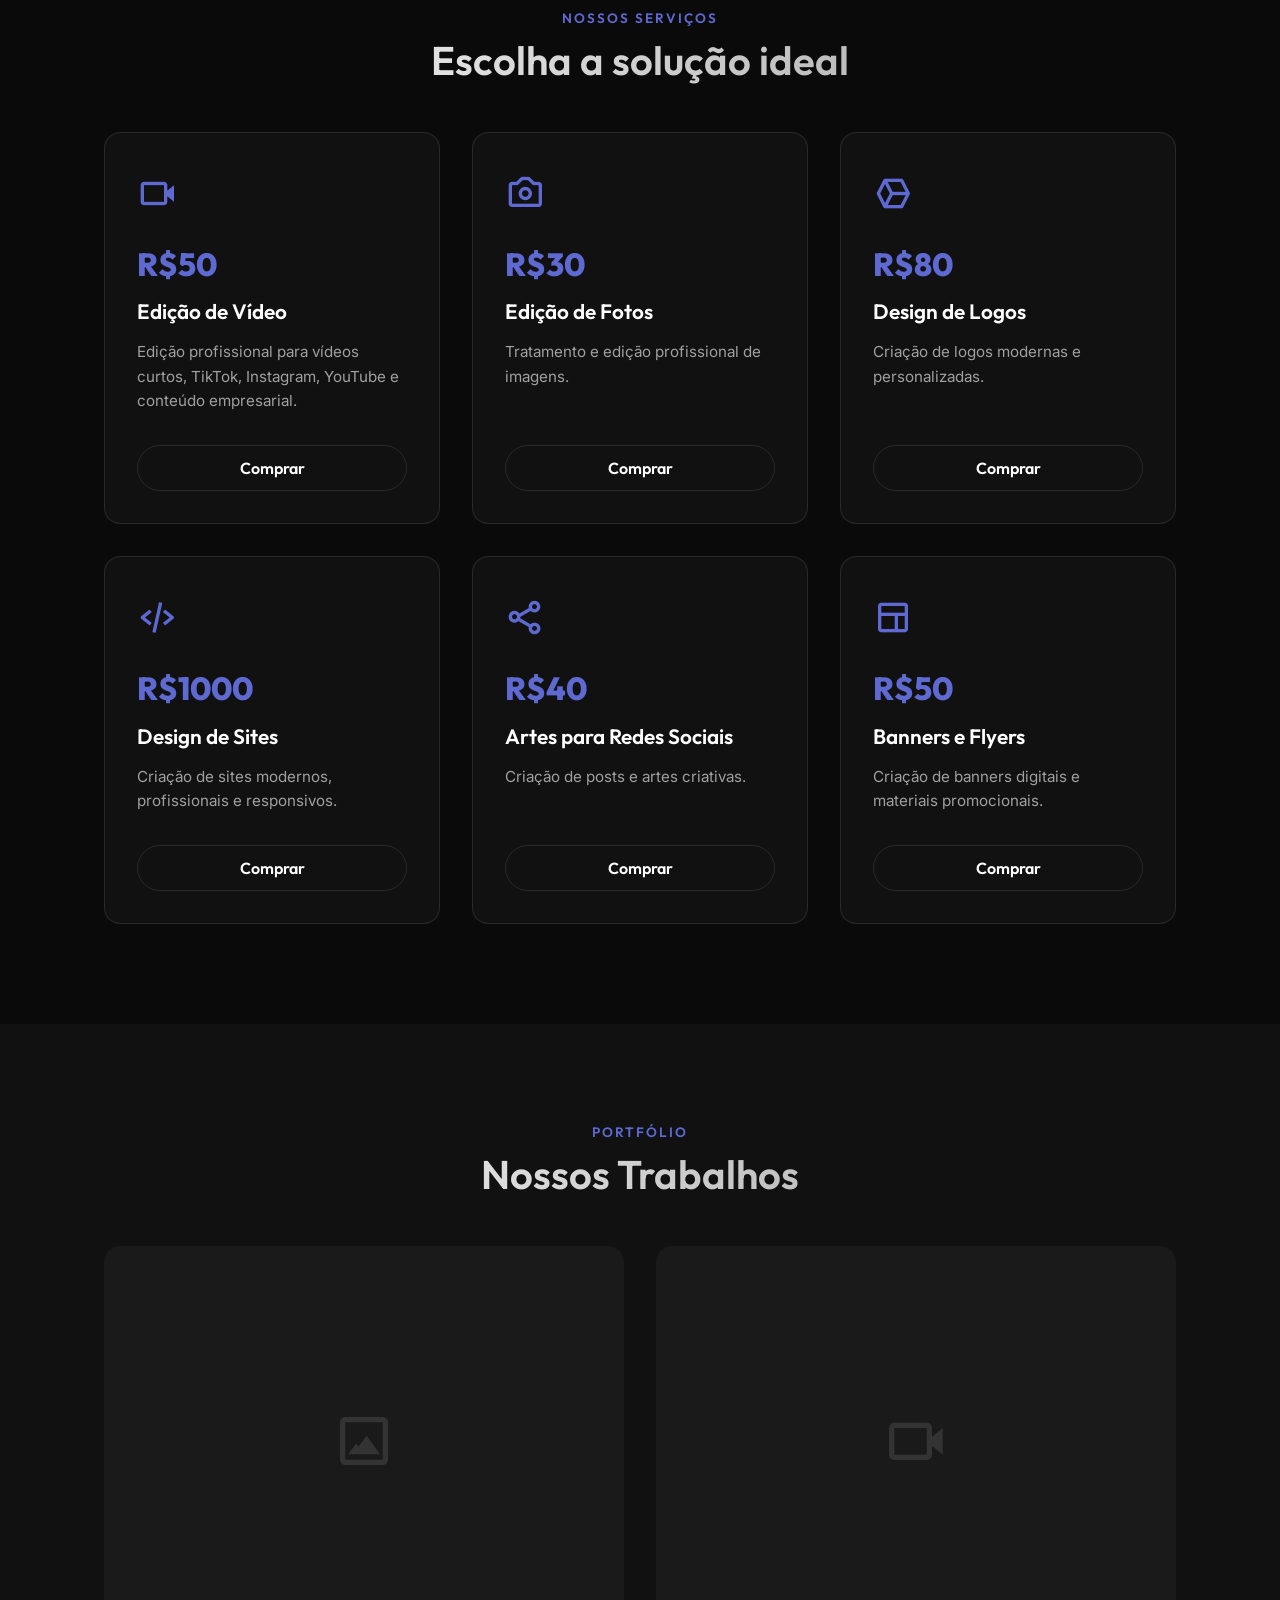
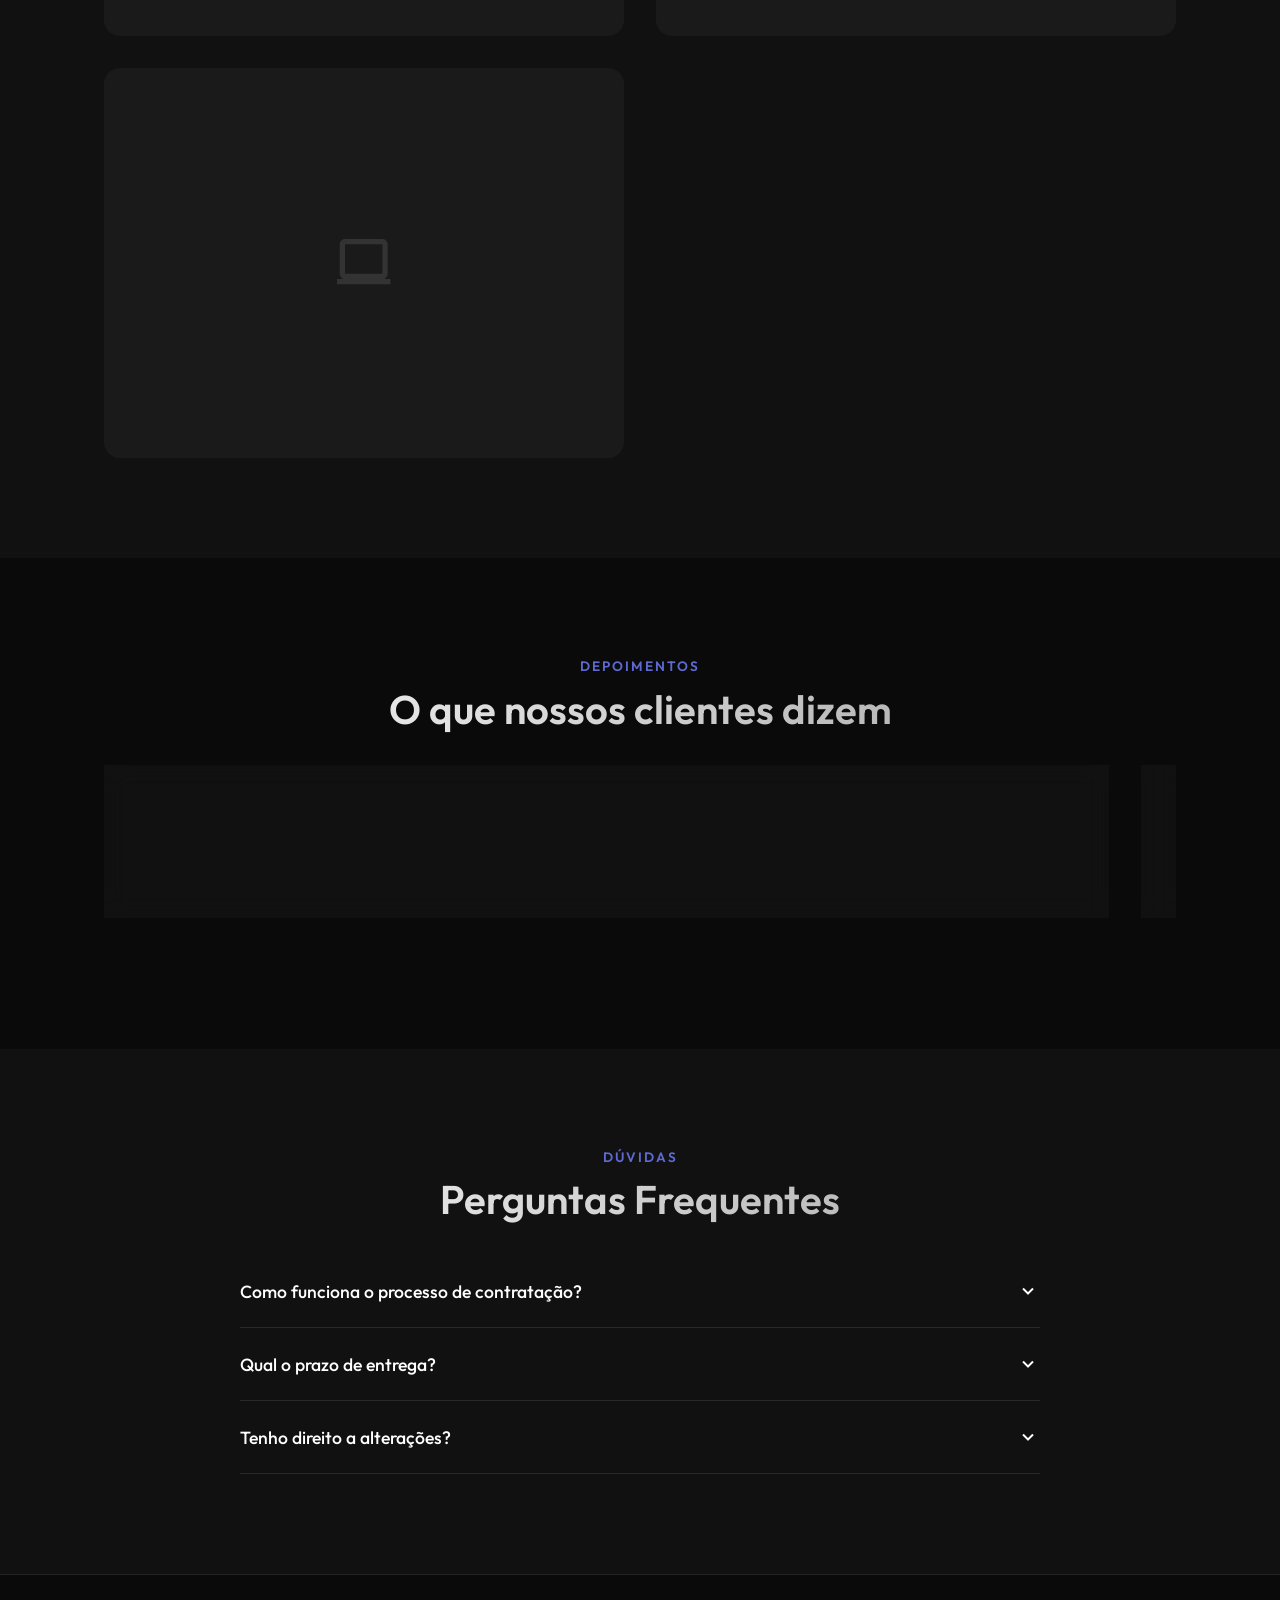
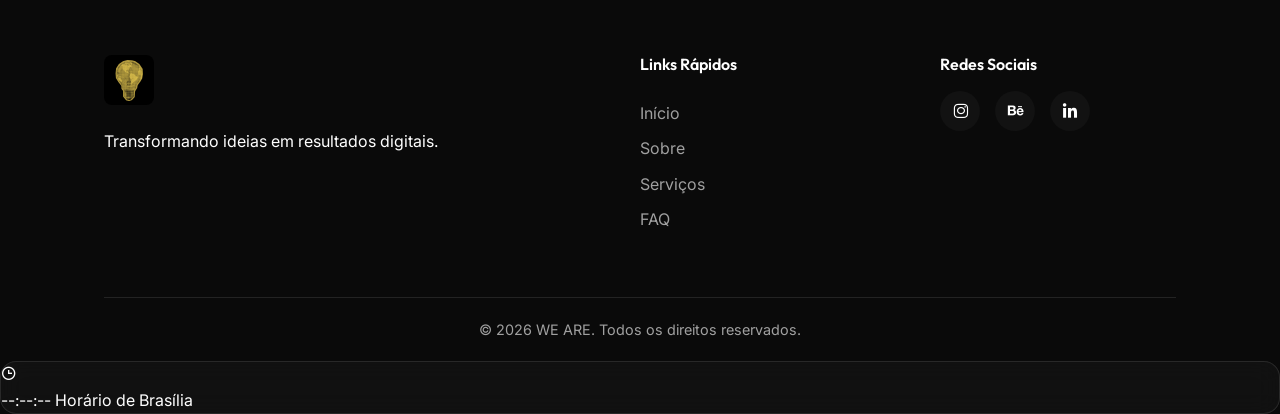
==== commit 09c6dd55: "Rename we-are-agency/index.html to index.html" ====
--- a/index.html
+++ b/index.html
@@ -1,22 +1,26 @@
 <!DOCTYPE html>
 <html lang="pt-BR">
+
 <head>
     <meta charset="UTF-8">
     <meta name="viewport" content="width=device-width, initial-scale=1.0">
     <title>WE ARE | Agência Digital Criativa</title>
     <meta name="description" content="WE ARE - Transformamos ideias em resultados digitais.">
     <link rel="icon" href="logo.jpg.jpeg" type="image/jpeg">
-    
+
     <!-- Google Fonts -->
     <link rel="preconnect" href="https://fonts.googleapis.com">
     <link rel="preconnect" href="https://fonts.gstatic.com" crossorigin>
-    <link href="https://fonts.googleapis.com/css2?family=Outfit:wght@300;400;600;800&family=Inter:wght@400;500;700&display=swap" rel="stylesheet">
-    
+    <link
+        href="https://fonts.googleapis.com/css2?family=Outfit:wght@300;400;600;800&family=Inter:wght@400;500;700&display=swap"
+        rel="stylesheet">
+
     <!-- Boxicons -->
     <link href='https://unpkg.com/boxicons@2.1.4/css/boxicons.min.css' rel='stylesheet'>
-    
+
     <link rel="stylesheet" href="styles.css">
 </head>
+
 <body class="dark-mode">
 
     <!-- Navbar -->
@@ -33,7 +37,8 @@
                 <a href="#faq">FAQ</a>
             </div>
             <div class="nav-actions">
-                <button id="theme-toggle" class="icon-btn" aria-label="Alternar Tema"><i class='bx bx-moon'></i></button>
+                <button id="theme-toggle" class="icon-btn" aria-label="Alternar Tema"><i
+                        class='bx bx-moon'></i></button>
                 <div class="menu-toggle"><i class='bx bx-menu'></i></div>
             </div>
         </div>
@@ -48,7 +53,8 @@
         <div class="hero-content reveal">
             <img src="logo.jpg.jpeg" alt="WE ARE Logo" class="hero-logo editable-img" id="hero-logo-img">
             <h1 class="hero-title editable-text" data-key="hero_title">Transformamos ideias em resultados digitais</h1>
-            <p class="hero-desc editable-text" data-key="hero_desc">Edição profissional, design criativo e soluções digitais para sua empresa crescer.</p>
+            <p class="hero-desc editable-text" data-key="hero_desc">Edição profissional, design criativo e soluções
+                digitais para sua empresa crescer.</p>
             <div class="hero-buttons">
                 <a href="#services" class="btn btn-primary">Solicitar Serviço</a>
                 <a href="#portfolio" class="btn btn-secondary">Ver Portfólio</a>
@@ -63,7 +69,9 @@
                 <div class="about-text reveal">
                     <h3 class="section-tag">Sobre Nós</h3>
                     <h2 class="section-title">Quem somos</h2>
-                    <p class="editable-text about-desc" data-key="about_text">A We Are é uma empresa especializada em soluções digitais criativas, oferecendo serviços profissionais de edição, design e desenvolvimento para empresas, criadores de conteúdo e marcas.</p>
+                    <p class="editable-text about-desc" data-key="about_text">A We Are é uma empresa especializada em
+                        soluções digitais criativas, oferecendo serviços profissionais de edição, design e
+                        desenvolvimento para empresas, criadores de conteúdo e marcas.</p>
                 </div>
                 <div class="about-visual reveal right">
                     <div class="glass-card">
@@ -81,7 +89,7 @@
                 <h3 class="section-tag">Nossos Serviços</h3>
                 <h2 class="section-title">Escolha a solução ideal</h2>
             </div>
-            
+
             <div class="services-grid" id="services-container">
                 <!-- Services will be populated by JS -->
             </div>
@@ -138,16 +146,20 @@
             <div class="testimonial-slider reveal">
                 <div class="testimonial-card glass-card">
                     <div class="stars">
-                        <i class='bx bxs-star'></i><i class='bx bxs-star'></i><i class='bx bxs-star'></i><i class='bx bxs-star'></i><i class='bx bxs-star'></i>
-                    </div>
-                    <p class="editable-text" data-key="test_1_text">"Trabalho incrível! O design do nosso site ficou maravilhoso e a equipe é super profissional. Ajudou muito nas nossas vendas."</p>
+                        <i class='bx bxs-star'></i><i class='bx bxs-star'></i><i class='bx bxs-star'></i><i
+                            class='bx bxs-star'></i><i class='bx bxs-star'></i>
+                    </div>
+                    <p class="editable-text" data-key="test_1_text">"Trabalho incrível! O design do nosso site ficou
+                        maravilhoso e a equipe é super profissional. Ajudou muito nas nossas vendas."</p>
                     <h4 class="editable-text" data-key="test_1_author">- João Silva, CEO</h4>
                 </div>
                 <div class="testimonial-card glass-card">
                     <div class="stars">
-                        <i class='bx bxs-star'></i><i class='bx bxs-star'></i><i class='bx bxs-star'></i><i class='bx bxs-star'></i><i class='bx bxs-star'></i>
-                    </div>
-                    <p class="editable-text" data-key="test_2_text">"As edições de vídeo para o Instagram transformaram nosso engajamento. Recomendo a We Are de olhos fechados!"</p>
+                        <i class='bx bxs-star'></i><i class='bx bxs-star'></i><i class='bx bxs-star'></i><i
+                            class='bx bxs-star'></i><i class='bx bxs-star'></i>
+                    </div>
+                    <p class="editable-text" data-key="test_2_text">"As edições de vídeo para o Instagram transformaram
+                        nosso engajamento. Recomendo a We Are de olhos fechados!"</p>
                     <h4 class="editable-text" data-key="test_2_author">- Maria Fernanda, Influenciadora</h4>
                 </div>
             </div>
@@ -168,7 +180,8 @@
                         <i class='bx bx-chevron-down'></i>
                     </div>
                     <div class="faq-answer">
-                        <p>Basta escolher o serviço, realizar o pagamento via PIX e enviar o comprovante para nosso WhatsApp. Em seguida, iniciaremos o briefing do seu projeto.</p>
+                        <p>Basta escolher o serviço, realizar o pagamento via PIX e enviar o comprovante para nosso
+                            WhatsApp. Em seguida, iniciaremos o briefing do seu projeto.</p>
                     </div>
                 </div>
                 <div class="faq-item">
@@ -177,7 +190,8 @@
                         <i class='bx bx-chevron-down'></i>
                     </div>
                     <div class="faq-answer">
-                        <p>O prazo varia conforme o serviço. Edições simples levam de 24h a 48h. Criação de sites pode levar de 7 a 15 dias úteis.</p>
+                        <p>O prazo varia conforme o serviço. Edições simples levam de 24h a 48h. Criação de sites pode
+                            levar de 7 a 15 dias úteis.</p>
                     </div>
                 </div>
                 <div class="faq-item">
@@ -186,7 +200,8 @@
                         <i class='bx bx-chevron-down'></i>
                     </div>
                     <div class="faq-answer">
-                        <p>Sim! Todos os nossos pacotes incluem até 3 revisões gratuitas para garantir que o resultado final fique exatamente como você deseja.</p>
+                        <p>Sim! Todos os nossos pacotes incluem até 3 revisões gratuitas para garantir que o resultado
+                            final fique exatamente como você deseja.</p>
                     </div>
                 </div>
             </div>
@@ -231,6 +246,19 @@
     <button id="back-to-top" class="back-to-top" aria-label="Voltar ao topo">
         <i class='bx bx-up-arrow-alt'></i>
     </button>
+    
+    <!-- Brasília Time Widget -->
+    <div id="brasilia-clock-widget" class="brasilia-clock-widget glass-card">
+        <div class="clock-icon">
+            <i class='bx bx-time'></i>
+            <span class="pulse-dot"></span>
+        </div>
+        <div class="clock-info">
+            <span class="clock-time" id="brasilia-time">--:--:--</span>
+            <span class="clock-label">Horário de Brasília</span>
+        </div>
+    </div>
+
 
     <!-- Modals -->
 
@@ -250,22 +278,26 @@
                 <div class="qr-code-container">
                     <img id="pix-qr" src="" alt="QR Code PIX">
                 </div>
-                
+
                 <div class="checkout-input-group" style="margin-bottom: 1rem;">
                     <label for="pix-copy-input">Pix Copia e Cola:</label>
                     <div style="display: flex; gap: 8px;">
-                        <input type="text" id="pix-copy-input" readonly class="admin-input" style="flex: 1; font-size: 0.85rem; padding: 8px 12px;" value="">
-                        <button id="copy-pix-btn" class="btn btn-primary" style="padding: 0 15px; border-radius: 8px;" title="Copiar PIX"><i class='bx bx-copy'></i></button>
+                        <input type="text" id="pix-copy-input" readonly class="admin-input"
+                            style="flex: 1; font-size: 0.85rem; padding: 8px 12px;" value="">
+                        <button id="copy-pix-btn" class="btn btn-primary" style="padding: 0 15px; border-radius: 8px;"
+                            title="Copiar PIX"><i class='bx bx-copy'></i></button>
                     </div>
                 </div>
 
                 <div class="checkout-input-group">
                     <label for="checkout-desc">Descreva os detalhes do seu pedido:</label>
-                    <textarea id="checkout-desc" rows="3" class="checkout-textarea" placeholder="Ex: Gostaria de um site com 5 páginas, cores azul e branco..."></textarea>
+                    <textarea id="checkout-desc" rows="3" class="checkout-textarea"
+                        placeholder="Ex: Gostaria de um site com 5 páginas, cores azul e branco..."></textarea>
                 </div>
                 <div class="checkout-alert">
                     <i class='bx bx-info-circle'></i>
-                    <p class="editable-text" data-key="pix_msg">Após realizar o pagamento envie o comprovante para nosso atendimento.</p>
+                    <p class="editable-text" data-key="pix_msg">Após realizar o pagamento envie o comprovante para nosso
+                        atendimento.</p>
                 </div>
                 <button id="send-proof-btn" class="btn btn-primary w-100 mt-3">
                     <i class='bx bxl-whatsapp'></i> Enviar Comprovante
@@ -298,7 +330,7 @@
                 <button id="admin-reset-btn" class="btn btn-outline w-100 mb-2">Restaurar Padrão</button>
                 <button id="admin-logout-btn" class="btn btn-danger w-100">Sair do modo administrador</button>
             </div>
-            
+
             <div class="admin-settings mt-3">
                 <h4>Configurações Gerais</h4>
                 <div class="form-group">
@@ -329,4 +361,5 @@
     <!-- Scripts -->
     <script src="main.js"></script>
 </body>
+
 </html>
